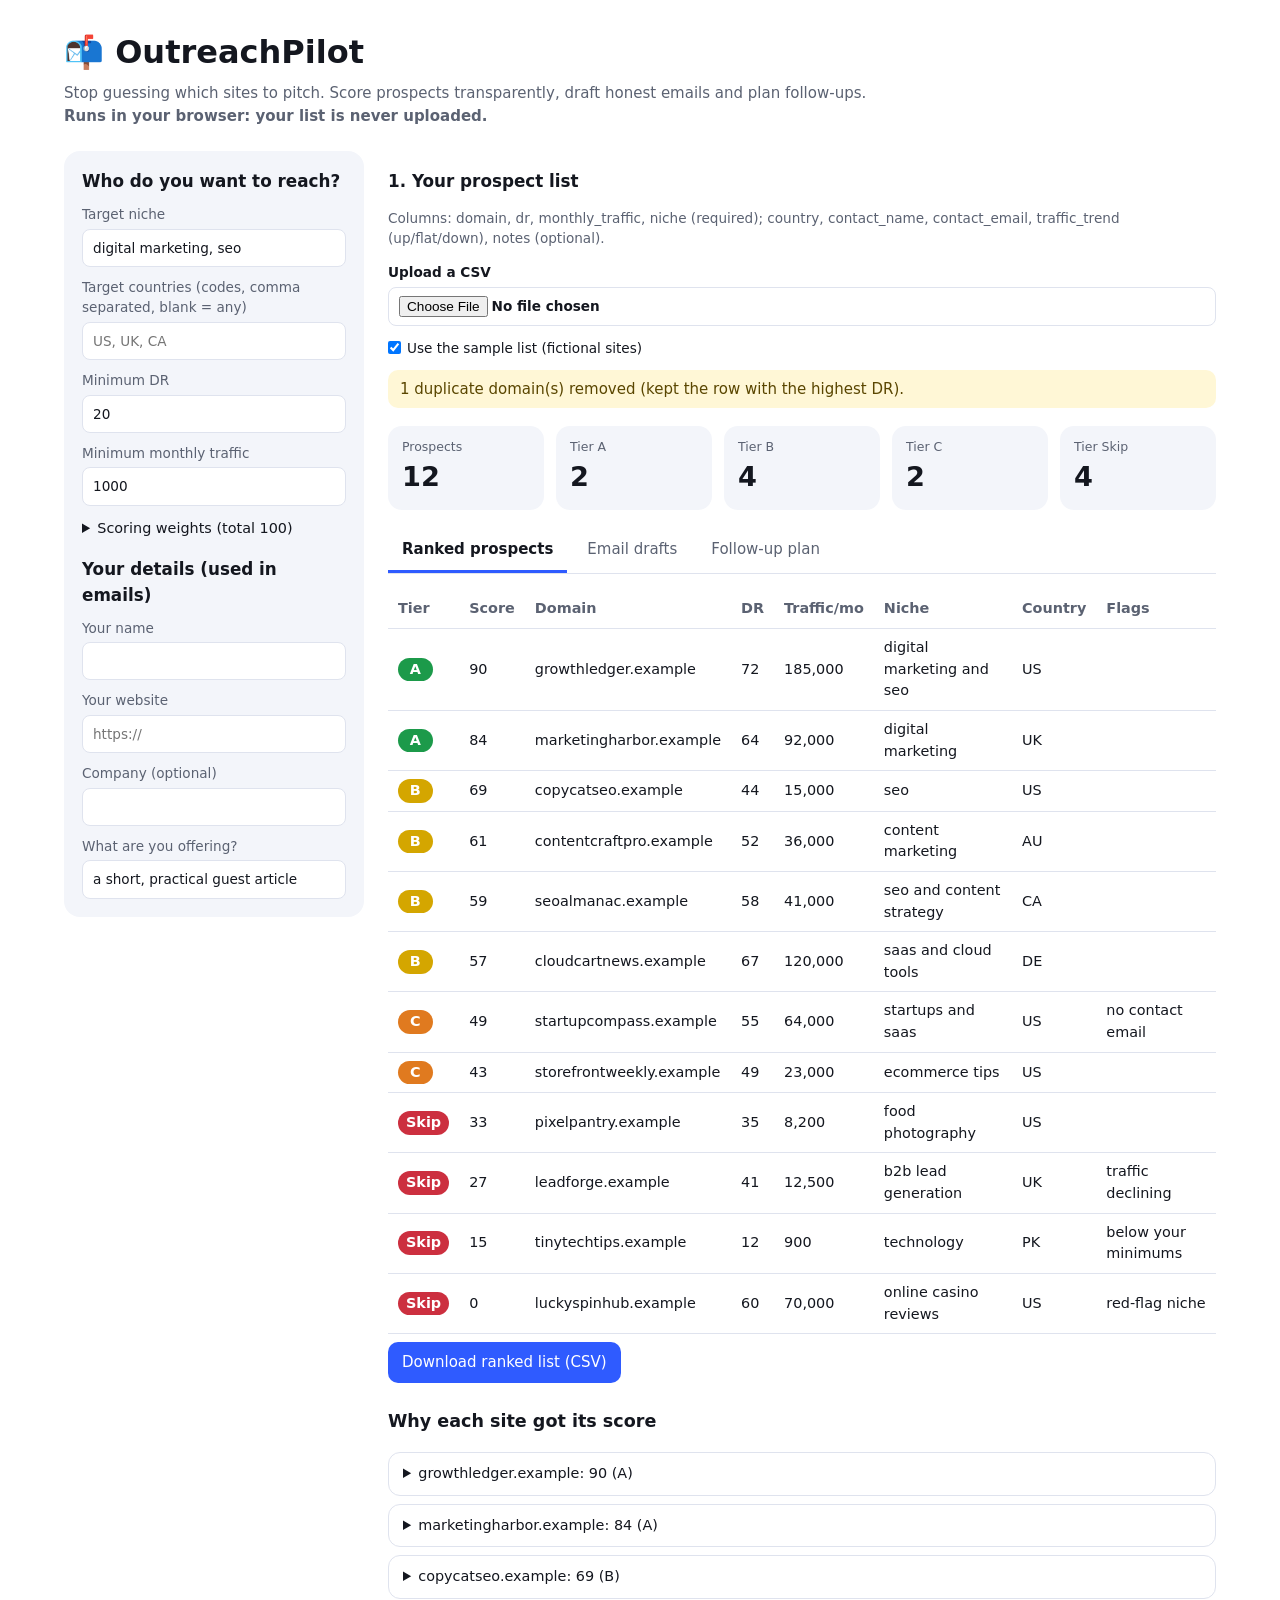
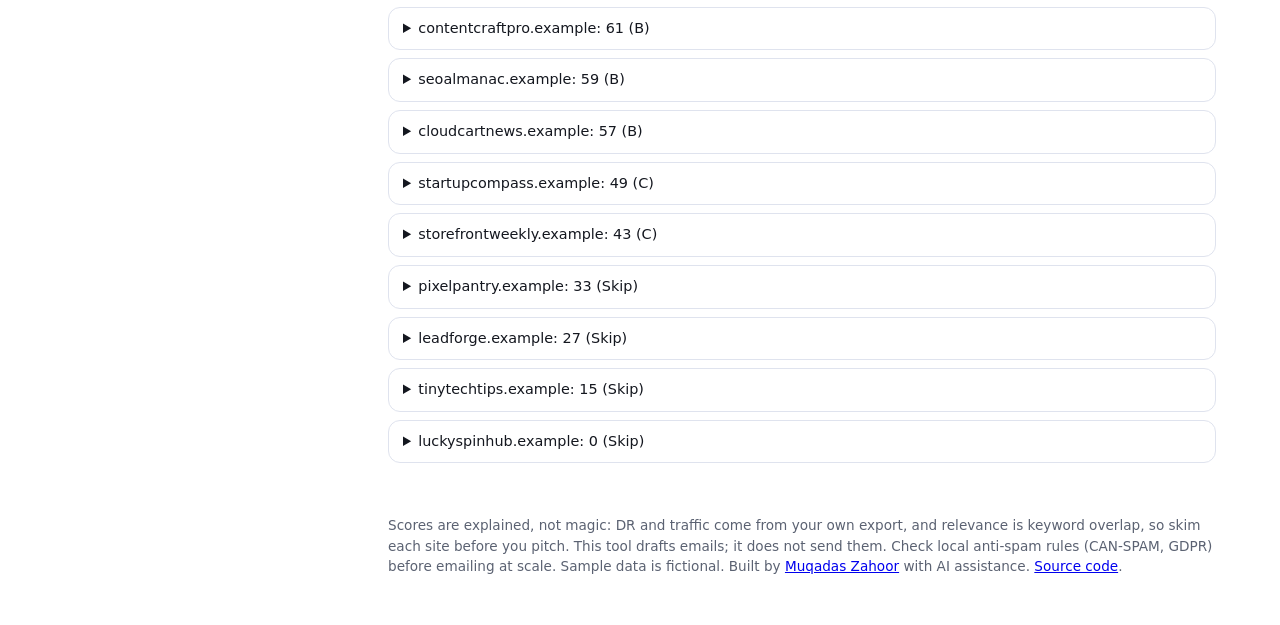
==== web/index.html @ 1b3575e7 "Add static web version for Netlify; fix blank-cell handling - web/: dependency-free JavaScript port " ====
<!doctype html>
<html lang="en">
<head>
  <meta charset="utf-8">
  <meta name="viewport" content="width=device-width, initial-scale=1">
  <title>OutreachPilot: ranked outreach plans</title>
  <meta name="description" content="Score guest-post prospects transparently, draft honest outreach emails and plan follow-ups. Runs entirely in your browser.">
  <link rel="stylesheet" href="style.css">
</head>
<body>
  <header class="top">
    <h1>📬 OutreachPilot</h1>
    <p>Stop guessing which sites to pitch. Score prospects transparently, draft honest emails and plan follow-ups. <strong>Runs in your browser: your list is never uploaded.</strong></p>
  </header>

  <div class="layout">
    <aside class="side" aria-label="Settings">
      <h2>Who do you want to reach?</h2>
      <label>Target niche <input id="niche" value="digital marketing, seo"></label>
      <label>Target countries (codes, comma separated, blank = any) <input id="countries" placeholder="US, UK, CA"></label>
      <label>Minimum DR <input id="minDr" type="number" min="0" max="100" value="20"></label>
      <label>Minimum monthly traffic <input id="minTraffic" type="number" min="0" step="500" value="1000"></label>
      <details>
        <summary>Scoring weights (total 100)</summary>
        <label>Authority <input id="wAuthority" type="number" min="0" max="100" value="35"></label>
        <label>Traffic <input id="wTraffic" type="number" min="0" max="100" value="25"></label>
        <label>Relevance <input id="wRelevance" type="number" min="0" max="100" value="30"></label>
        <label>Country fit <input id="wGeo" type="number" min="0" max="100" value="10"></label>
        <p id="weightNote" class="note" hidden></p>
      </details>
      <h2>Your details (used in emails)</h2>
      <label>Your name <input id="senderName" autocomplete="name"></label>
      <label>Your website <input id="senderSite" placeholder="https://"></label>
      <label>Company (optional) <input id="senderCompany"></label>
      <label>What are you offering? <input id="offer" value="a short, practical guest article"></label>
    </aside>

    <main class="main">
      <section>
        <h2>1. Your prospect list</h2>
        <p class="note">Columns: domain, dr, monthly_traffic, niche (required); country, contact_name, contact_email, traffic_trend (up/flat/down), notes (optional).</p>
        <label class="file">Upload a CSV <input id="file" type="file" accept=".csv,text/csv"></label>
        <label class="inline"><input id="useSample" type="checkbox" checked> Use the sample list (fictional sites)</label>
        <div id="issues" role="status"></div>
      </section>

      <section id="metrics" class="metrics" aria-live="polite"></section>

      <nav class="tabs" role="tablist">
        <button role="tab" aria-selected="true" data-tab="ranked">Ranked prospects</button>
        <button role="tab" aria-selected="false" data-tab="emails">Email drafts</button>
        <button role="tab" aria-selected="false" data-tab="plan">Follow-up plan</button>
      </nav>
      <section id="tab-ranked" class="panel"></section>
      <section id="tab-emails" class="panel" hidden></section>
      <section id="tab-plan" class="panel" hidden></section>

      <footer class="note">
        Scores are explained, not magic: DR and traffic come from your own export, and relevance is keyword overlap, so skim each site before you pitch.
        This tool drafts emails; it does not send them. Check local anti-spam rules (CAN-SPAM, GDPR) before emailing at scale. Sample data is fictional.
        Built by <a href="https://www.linkedin.com/in/muqadas-zahoor-b2a38b2b3/" rel="noopener">Muqadas Zahoor</a> with AI assistance.
        <a href="https://github.com/muqadas-tech092/OutreachPilot" rel="noopener">Source code</a>.
      </footer>
    </main>
  </div>
  <script type="module" src="js/app.js"></script>
</body>
</html>
---- web/style.css ----
:root {
  --bg: #ffffff; --panel: #f3f5fa; --ink: #14171f; --muted: #5b6272; --line: #dfe3ee;
  --accent: #2f5bff; --a: #1c9a4a; --b: #d4a600; --c: #e07a1f; --skip: #cc2f3f;
}
@media (prefers-color-scheme: dark) {
  :root { --bg: #0f1218; --panel: #181c26; --ink: #eef0f6; --muted: #9aa1b2; --line: #2a3040; --accent: #7b97ff; }
}
* { box-sizing: border-box; }
body { margin: 0; font: 15px/1.5 system-ui, -apple-system, "Segoe UI", sans-serif; background: var(--bg); color: var(--ink); }
.top { padding: 28px 24px 8px; max-width: 1200px; margin: 0 auto; }
.top h1 { margin: 0 0 6px; font-size: 2rem; }
.top p { margin: 0; color: var(--muted); max-width: 52rem; }
.layout { display: grid; grid-template-columns: 300px 1fr; gap: 24px; max-width: 1200px; margin: 0 auto; padding: 16px 24px 48px; }
.side { background: var(--panel); border-radius: 16px; padding: 18px; align-self: start; }
.side h2, .main h2 { font-size: 1.05rem; margin: 18px 0 8px; }
.side h2:first-child { margin-top: 0; }
label { display: block; font-size: .85rem; color: var(--muted); margin: 10px 0 0; }
input, select { display: block; width: 100%; margin-top: 4px; padding: 8px 10px; border: 1px solid var(--line); border-radius: 8px; background: var(--bg); color: var(--ink); font: inherit; }
input[type=checkbox] { display: inline; width: auto; margin: 0 6px 0 0; }
label.inline { display: flex; align-items: center; margin: 12px 0; color: var(--ink); }
label.file { color: var(--ink); font-weight: 600; }
details { margin-top: 12px; } summary { cursor: pointer; font-size: .9rem; }
.note { color: var(--muted); font-size: .85rem; }
.metrics { display: grid; grid-template-columns: repeat(5, 1fr); gap: 12px; margin: 18px 0; }
.metric { background: var(--panel); border-radius: 14px; padding: 12px 14px; }
.metric small { display: block; color: var(--muted); }
.metric b { font-size: 1.7rem; }
.tabs { display: flex; gap: 6px; border-bottom: 1px solid var(--line); margin-top: 8px; flex-wrap: wrap; }
.tabs button { background: none; border: 0; padding: 10px 14px; font: inherit; color: var(--muted); cursor: pointer; border-bottom: 3px solid transparent; }
.tabs button[aria-selected=true] { color: var(--ink); border-bottom-color: var(--accent); font-weight: 600; }
.panel { padding: 16px 0; }
table { width: 100%; border-collapse: collapse; font-size: .9rem; }
th, td { text-align: left; padding: 8px 10px; border-bottom: 1px solid var(--line); }
th { color: var(--muted); font-weight: 600; white-space: nowrap; }
.tablewrap { overflow-x: auto; }
.badge { display: inline-block; min-width: 2.4em; text-align: center; padding: 1px 8px; border-radius: 999px; font-weight: 700; color: #fff; }
.t-A { background: var(--a); } .t-B { background: var(--b); } .t-C { background: var(--c); } .t-Skip { background: var(--skip); }
.warn { background: #fff7d6; color: #5a4600; border-radius: 10px; padding: 8px 12px; margin: 8px 0; }
.err { background: #ffe3e6; color: #7a1020; border-radius: 10px; padding: 8px 12px; margin: 8px 0; }
.card { border: 1px solid var(--line); border-radius: 12px; margin: 8px 0; }
.card > summary { padding: 10px 14px; }
.card .body { padding: 0 14px 12px; }
textarea { width: 100%; min-height: 220px; padding: 10px; font: inherit; border: 1px solid var(--line); border-radius: 8px; background: var(--bg); color: var(--ink); }
button.btn { background: var(--accent); color: #fff; border: 0; border-radius: 10px; padding: 9px 14px; font: inherit; cursor: pointer; margin: 8px 0; }
.row { display: flex; gap: 16px; flex-wrap: wrap; align-items: end; }
footer { margin-top: 28px; }
@media (max-width: 860px) { .layout { grid-template-columns: 1fr; } .metrics { grid-template-columns: repeat(2, 1fr); } }
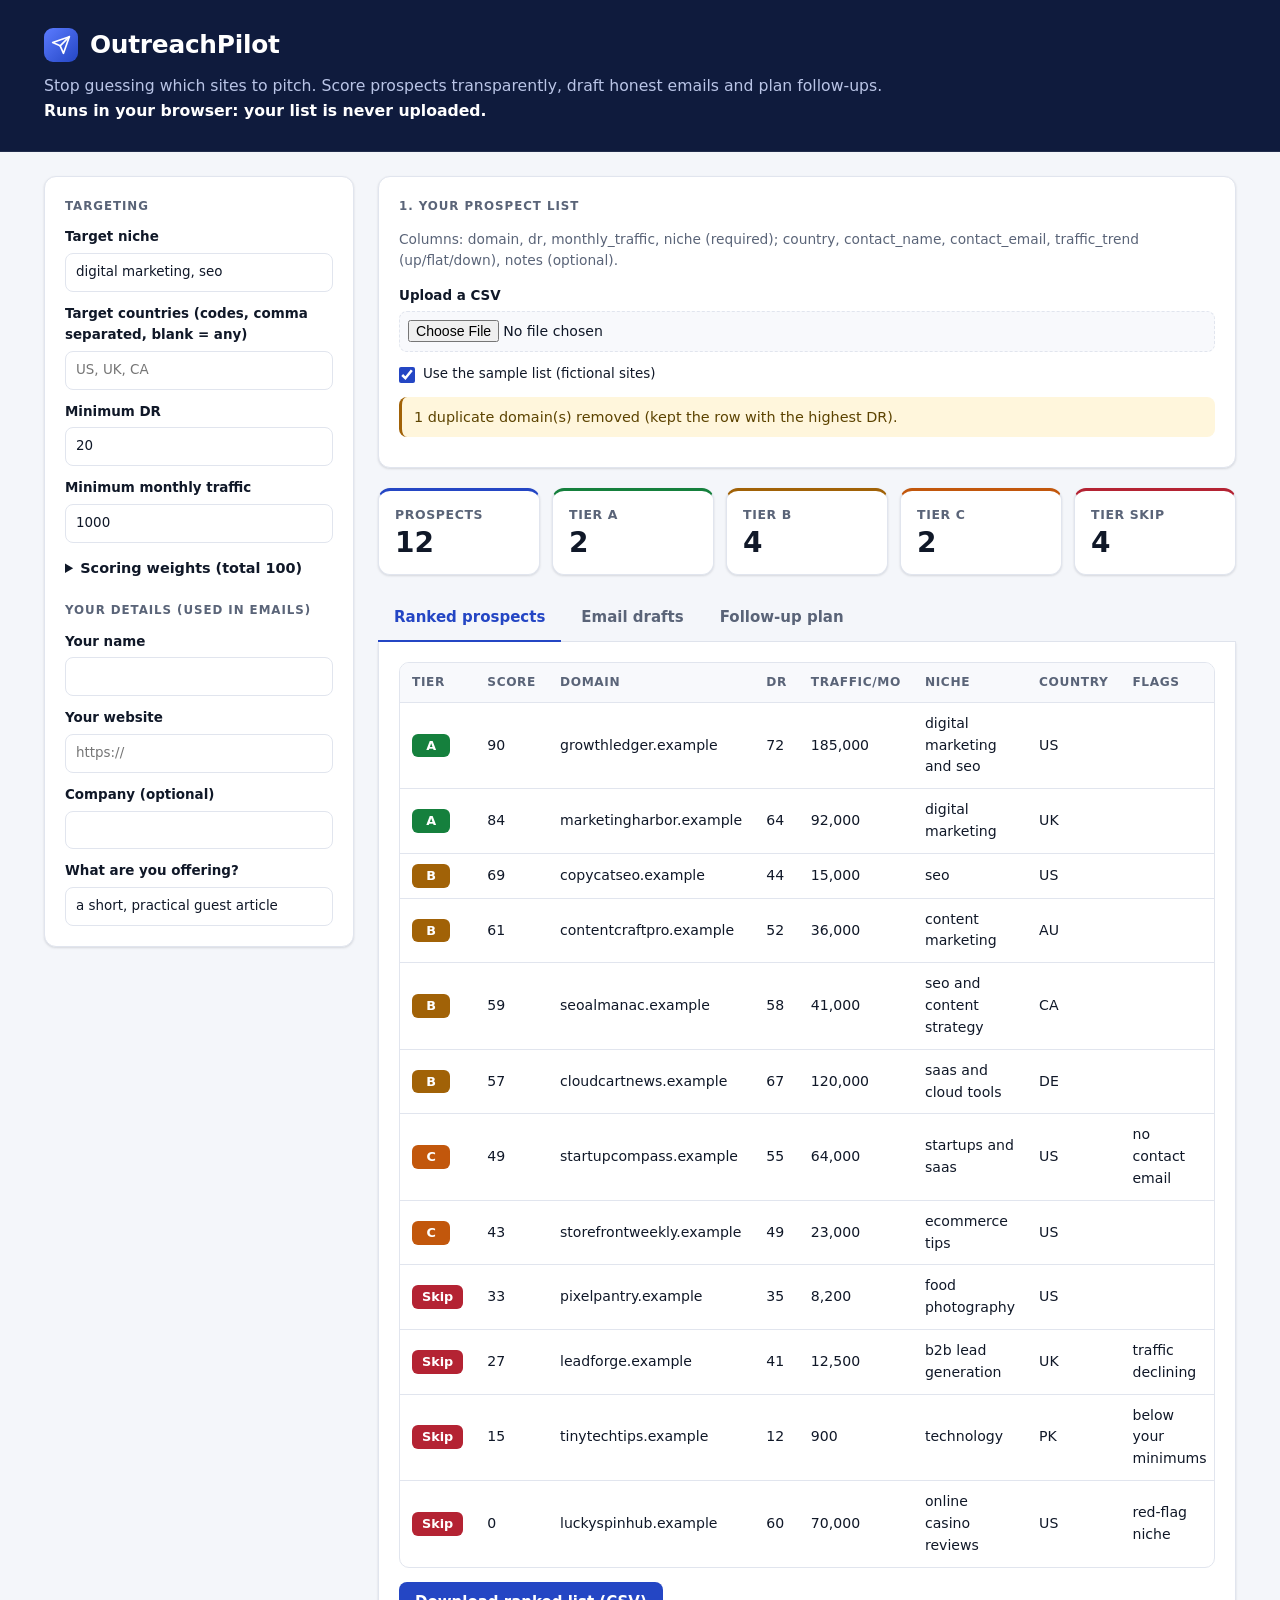
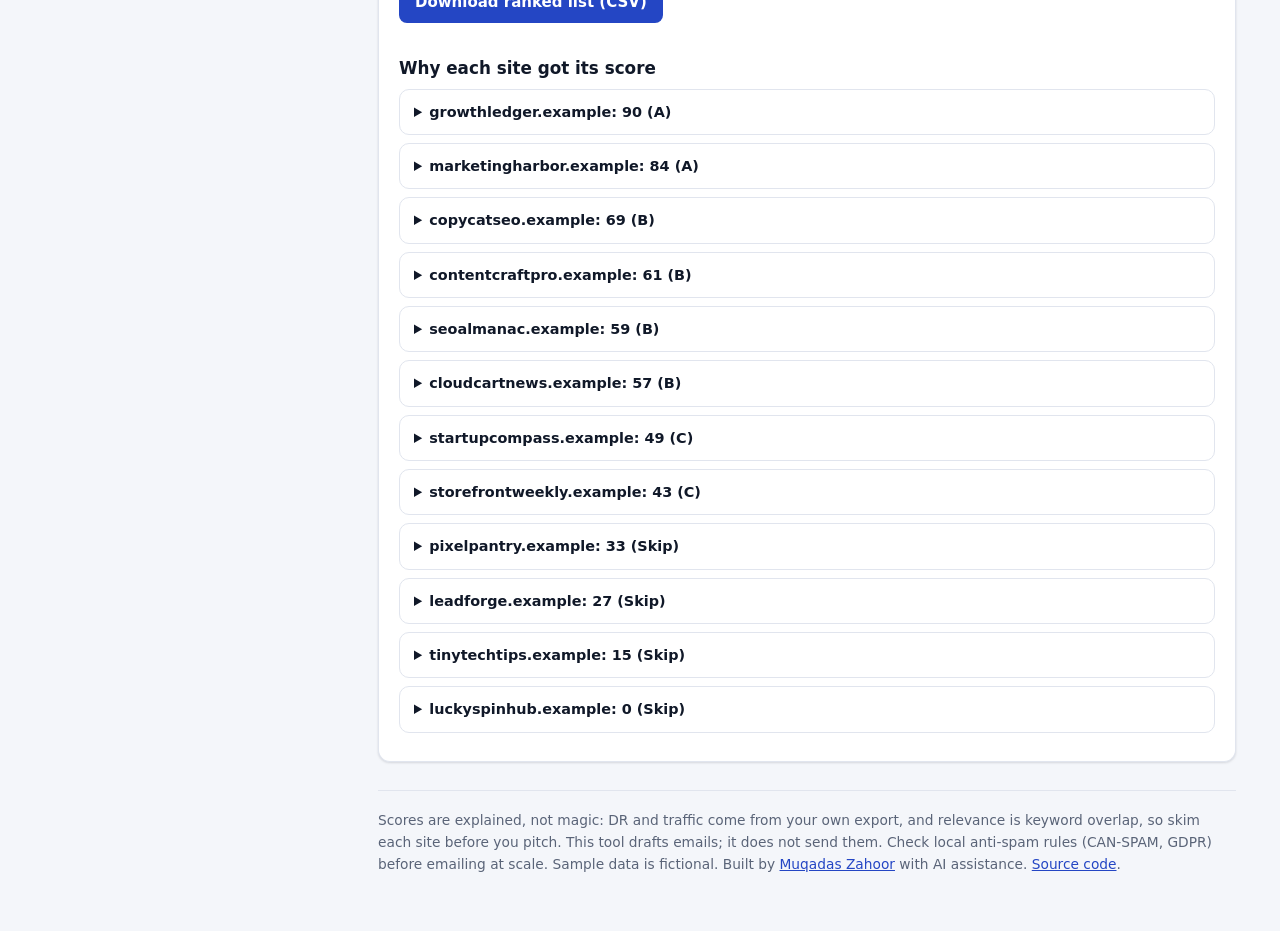
==== commit d4fc6a29: "Redesign interface for a professional look and remove emoji Co-Authored-By: Claude Sonnet 5.5 <norep" ====
--- a/web/index.html
+++ b/web/index.html
@@ -5,17 +5,28 @@
   <meta name="viewport" content="width=device-width, initial-scale=1">
   <title>OutreachPilot: ranked outreach plans</title>
   <meta name="description" content="Score guest-post prospects transparently, draft honest outreach emails and plan follow-ups. Runs entirely in your browser.">
+  <meta property="og:type" content="website">
+  <meta property="og:title" content="OutreachPilot: ranked outreach plans">
+  <meta property="og:description" content="Score guest-post prospects transparently, draft honest outreach emails and plan follow-ups. Runs in your browser; demo uses sample data.">
+  <meta property="og:url" content="https://outreachpilot-zahoor.netlify.app/">
+  <meta property="og:image" content="https://outreachpilot-zahoor.netlify.app/og.png">
+  <meta property="og:image:width" content="1200">
+  <meta property="og:image:height" content="630">
+  <meta name="twitter:card" content="summary_large_image">
+  <meta name="twitter:image" content="https://outreachpilot-zahoor.netlify.app/og.png">
   <link rel="stylesheet" href="style.css">
 </head>
 <body>
   <header class="top">
-    <h1>📬 OutreachPilot</h1>
-    <p>Stop guessing which sites to pitch. Score prospects transparently, draft honest emails and plan follow-ups. <strong>Runs in your browser: your list is never uploaded.</strong></p>
+    <div class="top-inner">
+      <div class="brand"><span class="logo" aria-hidden="true"><svg viewBox="0 0 24 24" fill="none" stroke="#fff" stroke-width="2" stroke-linecap="round" stroke-linejoin="round"><path d="M22 2 11 13"/><path d="M22 2 15 22l-4-9-9-4z"/></svg></span><h1>OutreachPilot</h1></div>
+      <p>Stop guessing which sites to pitch. Score prospects transparently, draft honest emails and plan follow-ups. <strong>Runs in your browser: your list is never uploaded.</strong></p>
+    </div>
   </header>
 
   <div class="layout">
     <aside class="side" aria-label="Settings">
-      <h2>Who do you want to reach?</h2>
+      <h2>Targeting</h2>
       <label>Target niche <input id="niche" value="digital marketing, seo"></label>
       <label>Target countries (codes, comma separated, blank = any) <input id="countries" placeholder="US, UK, CA"></label>
       <label>Minimum DR <input id="minDr" type="number" min="0" max="100" value="20"></label>
--- a/web/style.css
+++ b/web/style.css
@@ -1,47 +1,88 @@
 :root {
-  --bg: #ffffff; --panel: #f3f5fa; --ink: #14171f; --muted: #5b6272; --line: #dfe3ee;
-  --accent: #2f5bff; --a: #1c9a4a; --b: #d4a600; --c: #e07a1f; --skip: #cc2f3f;
+  --bg: #f4f6fa; --surface: #ffffff; --panel: #f8f9fc; --ink: #101828; --muted: #5a6478; --line: #e1e5ee;
+  --accent: #2446c4; --accent-ink: #ffffff; --accent-soft: #e8edff; --hero: #0f1b3d; --hero-ink: #ffffff; --hero-muted: #b9c4e6;
+  --a: #15803d; --b: #a16207; --c: #c2570c; --skip: #b42333;
+  --warn-bg: #fff6dc; --warn-ink: #5c4300; --err-bg: #fdeaec; --err-ink: #7a1424;
+  --shadow: 0 1px 2px rgba(16, 24, 40, .06), 0 1px 3px rgba(16, 24, 40, .08);
+  --radius: 12px;
 }
 @media (prefers-color-scheme: dark) {
-  :root { --bg: #0f1218; --panel: #181c26; --ink: #eef0f6; --muted: #9aa1b2; --line: #2a3040; --accent: #7b97ff; }
+  :root {
+    --bg: #0b0f1a; --surface: #131a2a; --panel: #101626; --ink: #eef1f8; --muted: #9aa4bb; --line: #263049;
+    --accent: #6f8cff; --accent-ink: #0b1226; --accent-soft: #1b2748; --hero: #0a1230; --hero-muted: #9fb0e0;
+    --a: #34c26a; --b: #e0b020; --c: #f08a3c; --skip: #ef6672;
+    --warn-bg: #3a2f10; --warn-ink: #f6dd9a; --err-bg: #3d1820; --err-ink: #f7b4bd;
+    --shadow: none;
+  }
 }
 * { box-sizing: border-box; }
-body { margin: 0; font: 15px/1.5 system-ui, -apple-system, "Segoe UI", sans-serif; background: var(--bg); color: var(--ink); }
-.top { padding: 28px 24px 8px; max-width: 1200px; margin: 0 auto; }
-.top h1 { margin: 0 0 6px; font-size: 2rem; }
-.top p { margin: 0; color: var(--muted); max-width: 52rem; }
-.layout { display: grid; grid-template-columns: 300px 1fr; gap: 24px; max-width: 1200px; margin: 0 auto; padding: 16px 24px 48px; }
-.side { background: var(--panel); border-radius: 16px; padding: 18px; align-self: start; }
-.side h2, .main h2 { font-size: 1.05rem; margin: 18px 0 8px; }
-.side h2:first-child { margin-top: 0; }
-label { display: block; font-size: .85rem; color: var(--muted); margin: 10px 0 0; }
-input, select { display: block; width: 100%; margin-top: 4px; padding: 8px 10px; border: 1px solid var(--line); border-radius: 8px; background: var(--bg); color: var(--ink); font: inherit; }
-input[type=checkbox] { display: inline; width: auto; margin: 0 6px 0 0; }
-label.inline { display: flex; align-items: center; margin: 12px 0; color: var(--ink); }
-label.file { color: var(--ink); font-weight: 600; }
-details { margin-top: 12px; } summary { cursor: pointer; font-size: .9rem; }
-.note { color: var(--muted); font-size: .85rem; }
-.metrics { display: grid; grid-template-columns: repeat(5, 1fr); gap: 12px; margin: 18px 0; }
-.metric { background: var(--panel); border-radius: 14px; padding: 12px 14px; }
-.metric small { display: block; color: var(--muted); }
-.metric b { font-size: 1.7rem; }
-.tabs { display: flex; gap: 6px; border-bottom: 1px solid var(--line); margin-top: 8px; flex-wrap: wrap; }
-.tabs button { background: none; border: 0; padding: 10px 14px; font: inherit; color: var(--muted); cursor: pointer; border-bottom: 3px solid transparent; }
-.tabs button[aria-selected=true] { color: var(--ink); border-bottom-color: var(--accent); font-weight: 600; }
-.panel { padding: 16px 0; }
-table { width: 100%; border-collapse: collapse; font-size: .9rem; }
-th, td { text-align: left; padding: 8px 10px; border-bottom: 1px solid var(--line); }
-th { color: var(--muted); font-weight: 600; white-space: nowrap; }
-.tablewrap { overflow-x: auto; }
-.badge { display: inline-block; min-width: 2.4em; text-align: center; padding: 1px 8px; border-radius: 999px; font-weight: 700; color: #fff; }
+body { margin: 0; font: 15px/1.55 "Segoe UI", system-ui, -apple-system, "Helvetica Neue", Arial, sans-serif; background: var(--bg); color: var(--ink); -webkit-font-smoothing: antialiased; }
+a { color: var(--accent); }
+:focus-visible { outline: 2px solid var(--accent); outline-offset: 2px; }
+
+.top { background: var(--hero); color: var(--hero-ink); border-bottom: 1px solid rgba(255, 255, 255, .08); }
+.top-inner { max-width: 1240px; margin: 0 auto; padding: 26px 24px 28px; }
+.brand { display: flex; align-items: center; gap: 12px; }
+.logo { width: 34px; height: 34px; flex: none; border-radius: 9px; background: linear-gradient(135deg, #5b7bff, #2446c4); display: grid; place-items: center; }
+.logo svg { width: 20px; height: 20px; }
+.top h1 { margin: 0; font-size: 1.55rem; font-weight: 650; letter-spacing: -.01em; }
+.top p { margin: 10px 0 0; color: var(--hero-muted); max-width: 54rem; font-size: .98rem; }
+.top p strong { color: #ffffff; font-weight: 600; }
+
+.layout { display: grid; grid-template-columns: 310px minmax(0, 1fr); gap: 24px; max-width: 1240px; margin: 0 auto; padding: 24px 24px 56px; }
+.side { background: var(--surface); border: 1px solid var(--line); border-radius: var(--radius); box-shadow: var(--shadow); padding: 20px; align-self: start; }
+.main > section:first-child { background: var(--surface); border: 1px solid var(--line); border-radius: var(--radius); box-shadow: var(--shadow); padding: 20px; }
+.side h2, .main h2 { font-size: .74rem; text-transform: uppercase; letter-spacing: .08em; color: var(--muted); font-weight: 650; margin: 22px 0 6px; }
+.side h2:first-child, .main h2:first-child { margin-top: 0; }
+.main h3 { font-size: 1.05rem; margin: 26px 0 8px; }
+
+label { display: block; font-size: .84rem; font-weight: 550; color: var(--ink); margin: 12px 0 0; }
+input, select { display: block; width: 100%; margin-top: 5px; padding: 8px 10px; border: 1px solid var(--line); border-radius: 8px; background: var(--surface); color: var(--ink); font: inherit; font-weight: 400; }
+input:focus { border-color: var(--accent); outline: none; box-shadow: 0 0 0 3px var(--accent-soft); }
+input[type=checkbox] { display: inline; width: 16px; height: 16px; margin: 0 8px 0 0; accent-color: var(--accent); }
+label.inline { display: flex; align-items: center; margin: 12px 0; font-weight: 500; }
+label.file { margin-top: 12px; font-weight: 600; }
+input[type=file] { padding: 8px; background: var(--panel); border-style: dashed; cursor: pointer; font-size: .88rem; }
+details { margin-top: 14px; }
+summary { cursor: pointer; font-size: .9rem; font-weight: 550; }
+.note { color: var(--muted); font-size: .86rem; }
+
+.metrics { display: grid; grid-template-columns: repeat(5, 1fr); gap: 12px; margin: 20px 0; }
+.metric { background: var(--surface); border: 1px solid var(--line); border-radius: var(--radius); box-shadow: var(--shadow); padding: 14px 16px; border-top: 3px solid var(--accent); }
+.metric:nth-child(2) { border-top-color: var(--a); } .metric:nth-child(3) { border-top-color: var(--b); }
+.metric:nth-child(4) { border-top-color: var(--c); } .metric:nth-child(5) { border-top-color: var(--skip); }
+.metric small { display: block; color: var(--muted); font-size: .78rem; font-weight: 600; text-transform: uppercase; letter-spacing: .05em; }
+.metric b { font-size: 1.75rem; font-weight: 650; line-height: 1.25; font-variant-numeric: tabular-nums; }
+
+.tabs { display: flex; gap: 4px; border-bottom: 1px solid var(--line); margin-top: 8px; flex-wrap: wrap; }
+.tabs button { background: none; border: 0; padding: 11px 16px; font: inherit; font-weight: 550; color: var(--muted); cursor: pointer; border-bottom: 2px solid transparent; margin-bottom: -1px; }
+.tabs button:hover { color: var(--ink); }
+.tabs button[aria-selected=true] { color: var(--accent); border-bottom-color: var(--accent); }
+.panel { background: var(--surface); border: 1px solid var(--line); border-top: 0; border-radius: 0 0 var(--radius) var(--radius); box-shadow: var(--shadow); padding: 20px; }
+
+.tablewrap { overflow-x: auto; border: 1px solid var(--line); border-radius: 10px; }
+table { width: 100%; border-collapse: collapse; font-size: .88rem; }
+th, td { text-align: left; padding: 10px 12px; border-bottom: 1px solid var(--line); }
+tbody tr:last-child td { border-bottom: 0; }
+tbody tr:hover { background: var(--panel); }
+th { background: var(--panel); color: var(--muted); font-weight: 650; font-size: .76rem; text-transform: uppercase; letter-spacing: .05em; white-space: nowrap; }
+.badge { display: inline-block; min-width: 3em; text-align: center; padding: 2px 10px; border-radius: 6px; font-weight: 650; font-size: .8rem; color: #fff; }
 .t-A { background: var(--a); } .t-B { background: var(--b); } .t-C { background: var(--c); } .t-Skip { background: var(--skip); }
-.warn { background: #fff7d6; color: #5a4600; border-radius: 10px; padding: 8px 12px; margin: 8px 0; }
-.err { background: #ffe3e6; color: #7a1020; border-radius: 10px; padding: 8px 12px; margin: 8px 0; }
-.card { border: 1px solid var(--line); border-radius: 12px; margin: 8px 0; }
-.card > summary { padding: 10px 14px; }
-.card .body { padding: 0 14px 12px; }
-textarea { width: 100%; min-height: 220px; padding: 10px; font: inherit; border: 1px solid var(--line); border-radius: 8px; background: var(--bg); color: var(--ink); }
-button.btn { background: var(--accent); color: #fff; border: 0; border-radius: 10px; padding: 9px 14px; font: inherit; cursor: pointer; margin: 8px 0; }
+@media (prefers-color-scheme: dark) { .badge { color: #0b0f1a; } }
+
+.warn, .err { border-radius: 8px; padding: 9px 12px; margin: 10px 0; font-size: .9rem; border-left: 3px solid; }
+.warn { background: var(--warn-bg); color: var(--warn-ink); border-color: var(--b); }
+.err { background: var(--err-bg); color: var(--err-ink); border-color: var(--skip); }
+.card { border: 1px solid var(--line); border-radius: 10px; margin: 8px 0; background: var(--surface); }
+.card > summary { padding: 11px 14px; }
+.card[open] > summary { border-bottom: 1px solid var(--line); }
+.card .body { padding: 6px 14px 14px; }
+.card ul { margin: 8px 0; padding-left: 20px; }
+textarea { width: 100%; min-height: 220px; padding: 12px; font: inherit; line-height: 1.5; border: 1px solid var(--line); border-radius: 8px; background: var(--surface); color: var(--ink); resize: vertical; }
+textarea:focus { border-color: var(--accent); outline: none; box-shadow: 0 0 0 3px var(--accent-soft); }
+button.btn { background: var(--accent); color: var(--accent-ink); border: 0; border-radius: 8px; padding: 9px 16px; font: inherit; font-weight: 600; cursor: pointer; margin: 14px 0 6px; }
+button.btn:hover { filter: brightness(1.08); }
 .row { display: flex; gap: 16px; flex-wrap: wrap; align-items: end; }
-footer { margin-top: 28px; }
-@media (max-width: 860px) { .layout { grid-template-columns: 1fr; } .metrics { grid-template-columns: repeat(2, 1fr); } }
+.row label { margin-top: 0; }
+footer { margin-top: 28px; padding-top: 18px; border-top: 1px solid var(--line); line-height: 1.6; }
+@media (max-width: 900px) { .layout { grid-template-columns: 1fr; } .metrics { grid-template-columns: repeat(2, 1fr); } }
